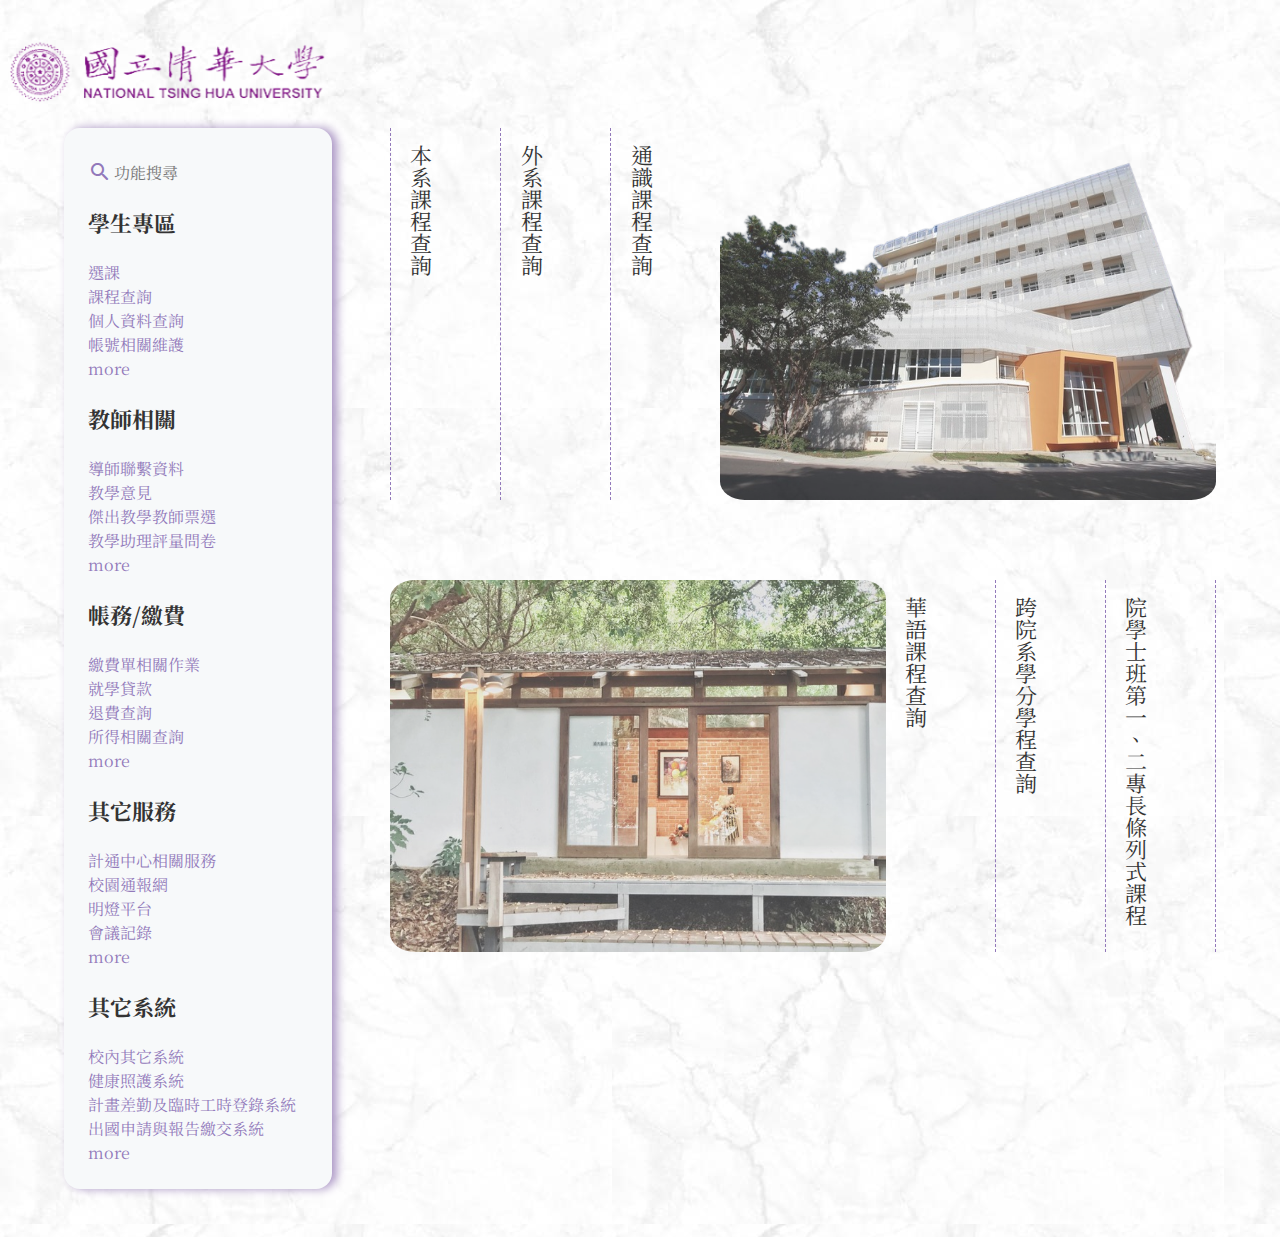
==== index.html @ 16f07e3d "0619中午修改" ====
<!DOCTYPE html>

<html lang="en">

<head>
    <meta charset="UTF-8">
    <meta name="viewport" content="width=device-width, initial-scale=1.0">
    <title>01課程搜尋</title>
    <link rel="stylesheet" href="page1/01.css">
    <link href="https://fonts.googleapis.com/icon?family=Material+Icons+Round"rel="stylesheet">
    <script src="page1/01.js"></script>
</head>

<body>

    
    <section class="wrapper">
        

        <!-- 上方導航列 -->
        <nav id="nav">
            <img src="picture/nav-logo.png" alt="">
        </nav>


        <main>
            <!-- 左邊側選單 -->
            <div class="burger"><span class="material-icons-round">menu</span></div>

            <aside>
                <div class="aside-search">
                    <span class="material-icons-round">search</span>
                    <input 
                        class="aside-input"
                        type="search"
                        placeholder="功能搜尋">
                </div>    

                <ul class="student">
                    <li><h1>學生專區</h1></li>
                    <li><a href="#">選課</a></li>
                    <li><a href="#">課程查詢</a></li>
                    <li><a href="#">個人資料查詢</a></li>    
                    <li><a href="#">帳號相關維護</a></li>
                    <li><a href="#">more</a></li>
                </ul> 

                <ul class="teacher">
                    <li><h1>教師相關</h1></li>
                    <li><a href="#">導師聯繫資料</a></li>
                    <li><a href="#">教學意見</a></li>
                    <li><a href="#">傑出教學教師票選</a></li>    
                    <li><a href="#">教學助理評量問卷</a></li>
                    <li><a href="#">more</a></li>
                </ul> 

                <ul class="pay">
                    <li><h1>帳務/繳費</h1></li>
                    <li><a href="#">繳費單相關作業</a></li>
                    <li><a href="#">就學貸款</a></li>
                    <li><a href="#">退費查詢</a></li>    
                    <li><a href="#">所得相關查詢</a></li>
                    <li><a href="#">more</a></li>
                </ul> 

                <ul class="service">
                    <li><h1>其它服務</h1></li>
                    <li><a href="#">計通中心相關服務</a></li>
                    <li><a href="#">校園通報網</a></li>
                    <li><a href="#">明燈平台</a></li>    
                    <li><a href="#">會議記錄</a></li>
                    <li><a href="#">more</a></li>
                </ul> 

                <ul class="system">
                    <li><h1>其它系統</h1></li>
                    <li><a href="#">校內其它系統</a></li>
                    <li><a href="#">健康照護系統</a></li>
                    <li><a href="#">計畫差勤及臨時工時登錄系統</a></li>    
                    <li><a href="#">出國申請與報告繳交系統</a></li>
                    <li><a href="#">more</a></li>
                </ul> 

            </aside>
            

            

         <!-- 右側功能區 -->
            <div class="right">

                <!-- <div class="center">
                    <img src="" alt="">

                </div>   -->

              <ul class="course">
                <li>本系課程查詢</li>
                <li>外系課程查詢</li>
                <li>通識課程查詢</li>
                <img src="picture/building.png" alt="">
                
              </ul>  

              

              <ul class="bottom">
                <img src="picture/art.jpg" alt="">
                <li>華語課程查詢</li>
                <li>跨院系學分學程查詢</li>
                <li>院學士班第一、二專長條列式課程</li>
              </ul>

            </div>    

                
        </main>    

    </section>    
    
    
</body>

</html>
---- page1/01.css ----
@import url('https://fonts.googleapis.com/css2?family=Cactus+Classical+Serif&family=Noto+Serif+TC:wght@200..900&display=swap');
@import url("reset.css");

body{
  background-image: url(../picture/background4.jpg);
  font-size: 16px;
  line-height: 24px;
}

/* icon顏色 */
.material-icons-round{
    color: #9279BA;
   
}

.wrapper{
    font-family: "Noto Serif TC", serif;
    color: #333333;
    margin: 0 5vw;
    height: 100vh;    
}


nav{
  /* outline: red solid; */
  width: 100%;
  height: 10vw;
  position: fixed;
  top: 0;
  left: 0;
  z-index: 100;       
}

img{
  width: 26%;
  aspect-ratio: 2.5 / 1;
}

nav.nav-scrolled{
  background: linear-gradient(180deg, #cfd9df 0%, #e2ebf0 100%);
  opacity: 0.6;
}

main{
    /* outline:lightcoral solid; */
    width: 100%;
    padding-top: 10vw;
}

/* 左側選單 */
.burger{
  display: none;
}

aside{
    width: 20%;
    background-color: #F7F9FA;
    padding: 0 1.5rem;
    border-radius: 16px;
    box-shadow: 5px 0 10px #AB96C5 ;
    margin-bottom: 3rem;
    
}

aside li>h1{
    font-size: 22px;
    font-weight: bold;
    line-height: 28px;
    margin: 1.5rem 0;
}

/* aside li:hover li a{
  color: red;
} */

.aside-search{
    display: flex;
    margin-top: 2rem;    
}
   
.aside-input{
    font-size: 16px;
}

input[type="search"]{
    border:none;
    outline: none;
    background-color: transparent;
    font-family: "Noto Serif TC", serif;
}

aside a{
    text-decoration: none;
    color: #9279BA;
}

.system li:last-child{
  margin-bottom: 24px;
}



.wrapper main{
    display: flex;
}

.right{
    width: 75%;
    margin-left: 5%;
    margin-bottom: 3rem;
    /* outline: coral 1px solid; */
    display: flex;
    flex-direction: column;
    
    
}

/* 搜尋區 */


.course{
    display: flex;
    width: 100%;
    justify-content: space-between;
    /* justify-content: start; */
    margin-bottom: 5rem;
    
      
}

.course li{
    padding: 1rem;
    /* margin: 2rem; */
    width: 13%;
    cursor: pointer;
    font-size: 22px;
    line-height: 28px;
    writing-mode: vertical-lr;
    border-left: #9279BA 1px dashed;   

}

.bottom{
    display: flex;
    justify-content: flex-end;
    width: 100%;
    
}

.bottom li{
    padding: 1rem;
    /* margin: 2rem; */
    width: 12%;
    cursor: pointer;
    font-size: 22px;
    line-height: 28px;
    writing-mode: vertical-lr;
    border-right: #9279BA 1px dashed;  
    
    
}




.right img{
    margin: 0 auto;
    width: 60%;
    aspect-ratio:4/3;
    opacity: 80%;
    border-radius: 5%;
    
}

/* hover效果 */

.course li:hover{
    color: #9279BA;
}

.bottom li:hover{
    color: #9279BA;
}




  
  /* RWD */

  @media screen and (max-width: 1024px) {
    aside {
      width: 25%;
    }
    .right {
      width: 70%;
      margin-left: 5%;
    }
  }
  
  @media screen and (max-width: 768px) {
    .burger {
      display: block;
      margin-top: 1rem;
      margin-left: 1rem;
    }
    aside {
      display: none;
    }
    nav {
      display: flex;
      justify-content: center;
      /* background-color: #F7F9FA; */
    }
    .right {
      width: 100%;
      margin: 0;
    }
    .course,
    .bottom {
      flex-direction: column;
      align-items: center;
    }
    .course li,
    .bottom li {
      width: 80%;
      writing-mode: horizontal-tb;
      text-align: center;
      border: none;
      border-bottom: #9279BA 1px dashed;
    }

    .bottom{
      flex-direction: column-reverse;
    }
  }
  
  @media screen and (max-width: 480px) {
    body {
      font-size: 0.75rem;
      line-height: 1rem;
    }
    nav img {
      width: 50%;
    }
    .right img {
      width: 80%;
    }
    .course li,
    .bottom li {
      font-size: 18px;
    }

    .bottom{
      flex-direction: column-reverse;
    }
  }
  
  @media screen and (max-width: 320px) {
    body {
      font-size: 12px;
      line-height: 18px;
    }
  
    .search {
      margin: 1rem 5%;
      padding: 0.25rem 0.75rem;
    }
  
    .text {
      font-size: 24px;
    }
  }
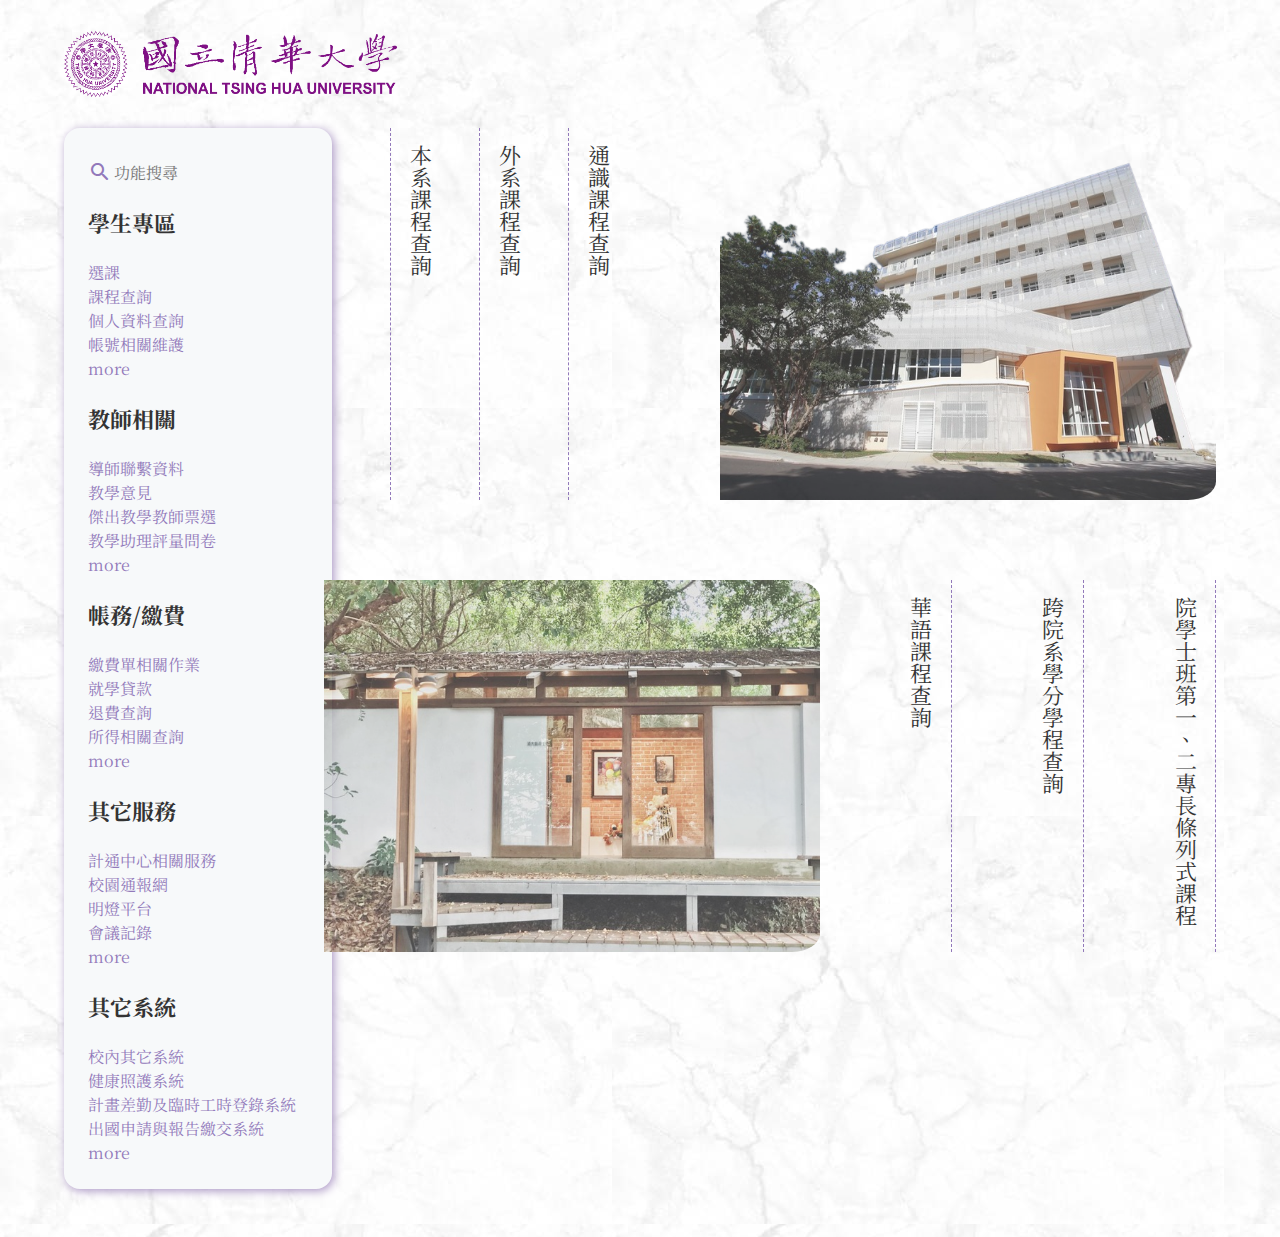
==== commit 9a49ca9e: "0628修改logo" ====
--- a/index.html
+++ b/index.html
@@ -19,7 +19,7 @@
 
         <!-- 上方導航列 -->
         <nav id="nav">
-            <img src="picture/nav-logo.png" alt="">
+            <img src="picture/logo1.gif" alt="">
         </nav>
 
 
@@ -95,7 +95,7 @@
                 </div>   -->
 
               <ul class="course">
-                <li>本系課程查詢</li>
+                <li><a href="02.html">本系課程查詢</a></li>
                 <li>外系課程查詢</li>
                 <li>通識課程查詢</li>
                 <img src="picture/building.png" alt="">
@@ -118,6 +118,13 @@
 
     </section>    
     
+    <footer>
+        <small>
+
+        </small>
+    
+    
+    </footer>
     
 </body>
 
--- a/page1/01.css
+++ b/page1/01.css
@@ -28,12 +28,15 @@
   position: fixed;
   top: 0;
   left: 0;
-  z-index: 100;       
+  z-index: 100;
+  display: flex;
+  align-items: center;       
 }
 
 img{
   width: 26%;
-  aspect-ratio: 2.5 / 1;
+  aspect-ratio: 5 / 1;
+  padding-left: 5vw;
 }
 
 nav.nav-scrolled{
@@ -57,7 +60,7 @@
     background-color: #F7F9FA;
     padding: 0 1.5rem;
     border-radius: 16px;
-    box-shadow: 5px 0 10px #AB96C5 ;
+    box-shadow: 2px 2px 10px  #AB96C5 ;
     margin-bottom: 3rem;
     
 }
@@ -111,10 +114,12 @@
     /* outline: coral 1px solid; */
     display: flex;
     flex-direction: column;
-    
-    
-}
-
+}
+
+.right li>a{
+  text-decoration: none;
+  color: #333333; 
+}
 /* 搜尋區 */
 
 
@@ -156,6 +161,8 @@
     line-height: 28px;
     writing-mode: vertical-lr;
     border-right: #9279BA 1px dashed;  
+    display: flex;
+    align-items: end;
     
     
 }
@@ -178,10 +185,15 @@
     color: #9279BA;
 }
 
+.course a:hover{
+  color: #9279BA;
+}
+
 .bottom li:hover{
     color: #9279BA;
 }
 
+.
 
 
 
@@ -249,6 +261,7 @@
     .course li,
     .bottom li {
       font-size: 18px;
+      text-align: center;
     }
 
     .bottom{
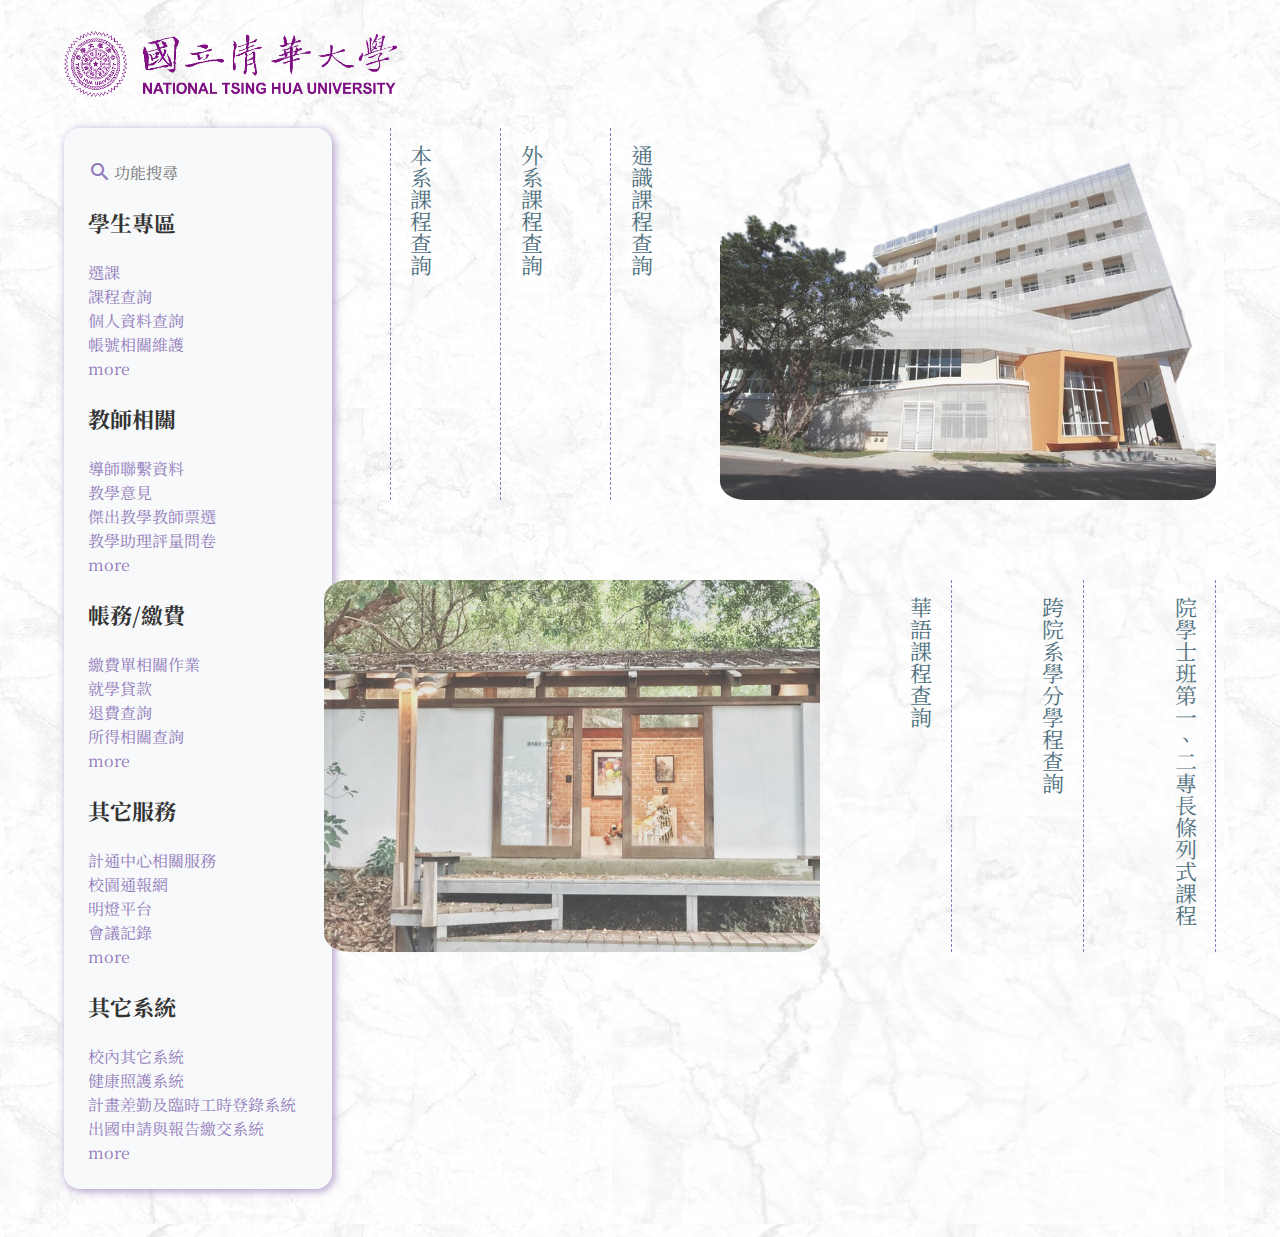
==== commit 88477f8c: "0628新增表格浮動、點擊logo回首頁" ====
--- a/index.html
+++ b/index.html
@@ -19,7 +19,7 @@
 
         <!-- 上方導航列 -->
         <nav id="nav">
-            <img src="picture/logo1.gif" alt="">
+            <img id="logo" src="picture/logo1.gif" alt="">
         </nav>
 
 
@@ -95,9 +95,9 @@
                 </div>   -->
 
               <ul class="course">
-                <li><a href="02.html">本系課程查詢</a></li>
-                <li>外系課程查詢</li>
-                <li>通識課程查詢</li>
+                <a href="02.html"><li>本系課程查詢</li></a>
+                <a href=""><li>外系課程查詢</li></a>
+                <a href=""><li>通識課程查詢</li></a>
                 <img src="picture/building.png" alt="">
                 
               </ul>  
@@ -106,9 +106,9 @@
 
               <ul class="bottom">
                 <img src="picture/art.jpg" alt="">
-                <li>華語課程查詢</li>
-                <li>跨院系學分學程查詢</li>
-                <li>院學士班第一、二專長條列式課程</li>
+                <a href=""><li>華語課程查詢</li></a>
+                <a href=""><li>跨院系學分學程查詢</li></a>
+                <a href=""><li>院學士班第一、二專長條列式課程</li></a>
               </ul>
 
             </div>    
--- a/page1/01.css
+++ b/page1/01.css
@@ -33,7 +33,7 @@
   align-items: center;       
 }
 
-img{
+nav img{
   width: 26%;
   aspect-ratio: 5 / 1;
   padding-left: 5vw;
@@ -120,20 +120,18 @@
   text-decoration: none;
   color: #333333; 
 }
+
+
 /* 搜尋區 */
-
-
 .course{
     display: flex;
     width: 100%;
     justify-content: space-between;
     /* justify-content: start; */
-    margin-bottom: 5rem;
-    
-      
-}
-
-.course li{
+    margin-bottom: 5rem;      
+}
+
+.course a{
     padding: 1rem;
     /* margin: 2rem; */
     width: 13%;
@@ -141,9 +139,11 @@
     font-size: 22px;
     line-height: 28px;
     writing-mode: vertical-lr;
-    border-left: #9279BA 1px dashed;   
-
-}
+    border-left: #9279BA 1px dashed;
+    color: #4E707E;   
+    text-decoration: none;
+}
+
 
 .bottom{
     display: flex;
@@ -152,7 +152,7 @@
     
 }
 
-.bottom li{
+.bottom a{
     padding: 1rem;
     /* margin: 2rem; */
     width: 12%;
@@ -160,15 +160,12 @@
     font-size: 22px;
     line-height: 28px;
     writing-mode: vertical-lr;
-    border-right: #9279BA 1px dashed;  
+    border-right: #9279BA 1px dashed;
+    color: #4E707E;     
     display: flex;
     align-items: end;
-    
-    
-}
-
-
-
+    text-decoration: none;
+}
 
 .right img{
     margin: 0 auto;
@@ -181,19 +178,19 @@
 
 /* hover效果 */
 
-.course li:hover{
-    color: #9279BA;
-}
 
 .course a:hover{
   color: #9279BA;
-}
-
-.bottom li:hover{
-    color: #9279BA;
-}
-
-.
+  transform: translateY(0.25rem);
+  transition: transform 0.3s;
+}
+
+.bottom a:hover{
+  color: #9279BA;
+  transform: translateY(0.25rem);
+  transition: transform 0.3s;
+  
+}
 
 
 
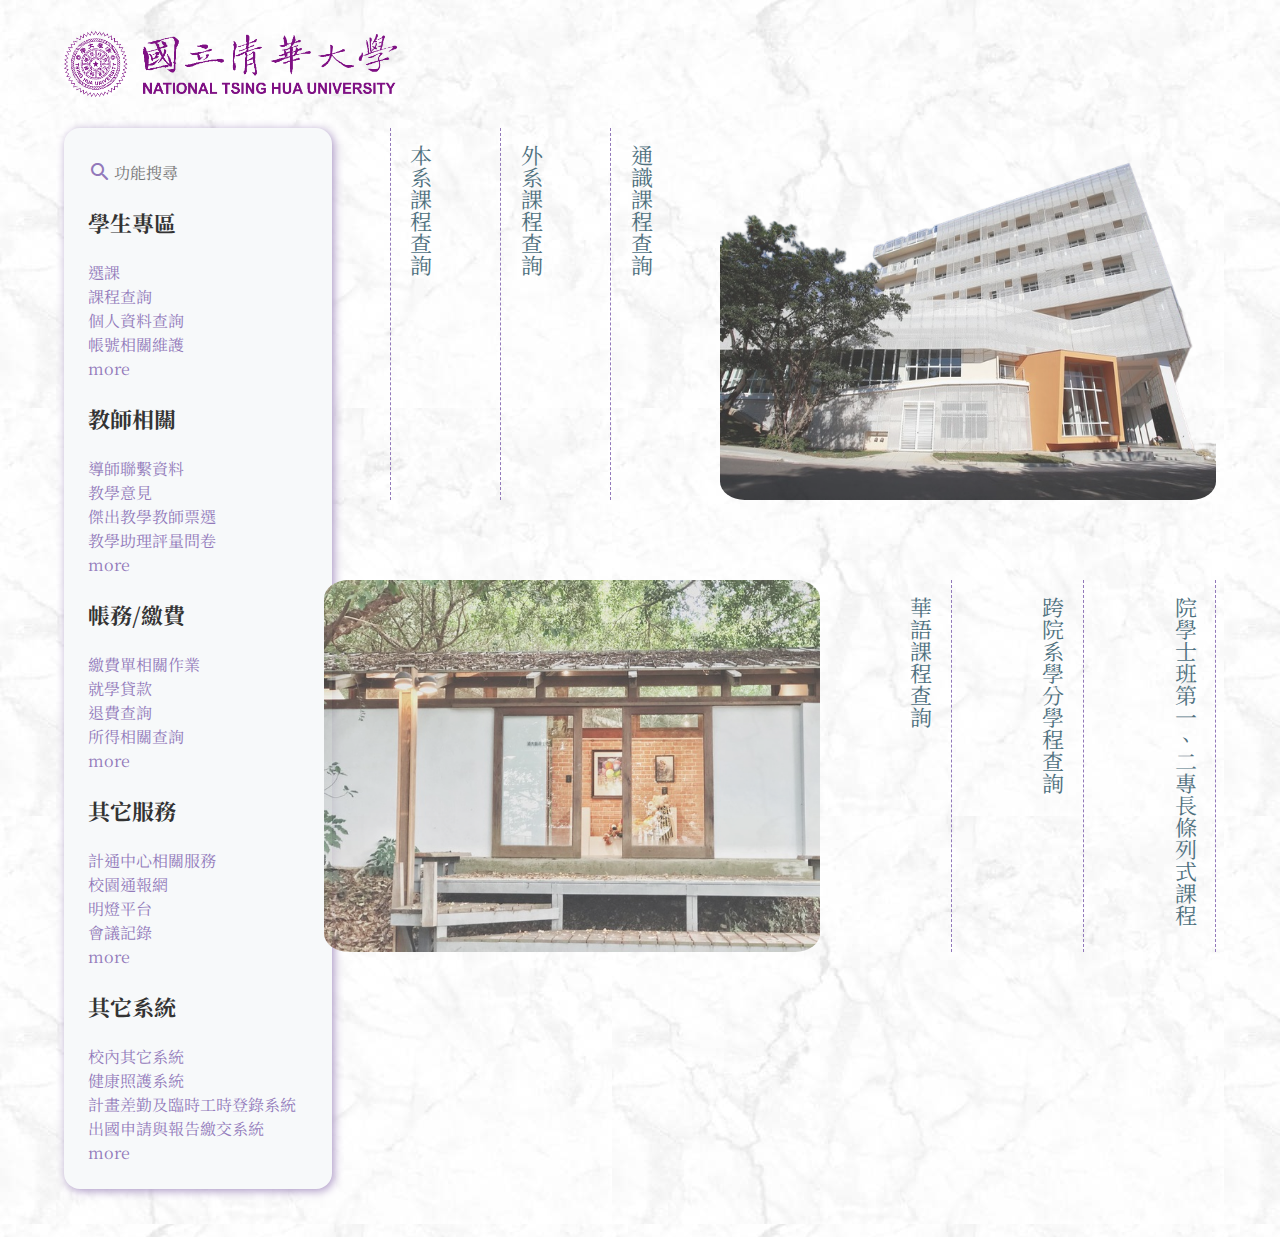
==== commit c80400c5: "0629aside、progressbar修改" ====
--- a/index.html
+++ b/index.html
@@ -37,7 +37,7 @@
                 </div>    
 
                 <ul class="student">
-                    <li><h1>學生專區</h1></li>
+                    <h1>學生專區</h1>
                     <li><a href="#">選課</a></li>
                     <li><a href="#">課程查詢</a></li>
                     <li><a href="#">個人資料查詢</a></li>    
@@ -46,7 +46,7 @@
                 </ul> 
 
                 <ul class="teacher">
-                    <li><h1>教師相關</h1></li>
+                    <h1>教師相關</h1>
                     <li><a href="#">導師聯繫資料</a></li>
                     <li><a href="#">教學意見</a></li>
                     <li><a href="#">傑出教學教師票選</a></li>    
@@ -55,7 +55,7 @@
                 </ul> 
 
                 <ul class="pay">
-                    <li><h1>帳務/繳費</h1></li>
+                    <h1>帳務/繳費</h1>
                     <li><a href="#">繳費單相關作業</a></li>
                     <li><a href="#">就學貸款</a></li>
                     <li><a href="#">退費查詢</a></li>    
@@ -64,7 +64,7 @@
                 </ul> 
 
                 <ul class="service">
-                    <li><h1>其它服務</h1></li>
+                    <h1>其它服務</h1>
                     <li><a href="#">計通中心相關服務</a></li>
                     <li><a href="#">校園通報網</a></li>
                     <li><a href="#">明燈平台</a></li>    
@@ -73,7 +73,7 @@
                 </ul> 
 
                 <ul class="system">
-                    <li><h1>其它系統</h1></li>
+                    <h1>其它系統</h1>
                     <li><a href="#">校內其它系統</a></li>
                     <li><a href="#">健康照護系統</a></li>
                     <li><a href="#">計畫差勤及臨時工時登錄系統</a></li>    
--- a/page1/01.css
+++ b/page1/01.css
@@ -65,7 +65,34 @@
     
 }
 
-aside li>h1{
+/* aside hover效果 */
+aside li{
+  position: relative;
+  overflow: hidden;
+  border-radius: 8px;
+}
+
+aside li::after{
+  content: '';
+  position: absolute;
+  top: -50%;
+  left: -50%;
+  width: 200%;
+  height: 200%;
+  background: linear-gradient(90deg,#79A6BA 0%, #f6f3ff 100%, transparent 70%);
+  filter: blur(50px);
+  transition: opacity 0.3s ease;
+  opacity: 0;
+ 
+}
+
+aside li:hover::after{
+  opacity: 1;
+}
+
+/* end */
+
+aside h1{
     font-size: 22px;
     font-weight: bold;
     line-height: 28px;
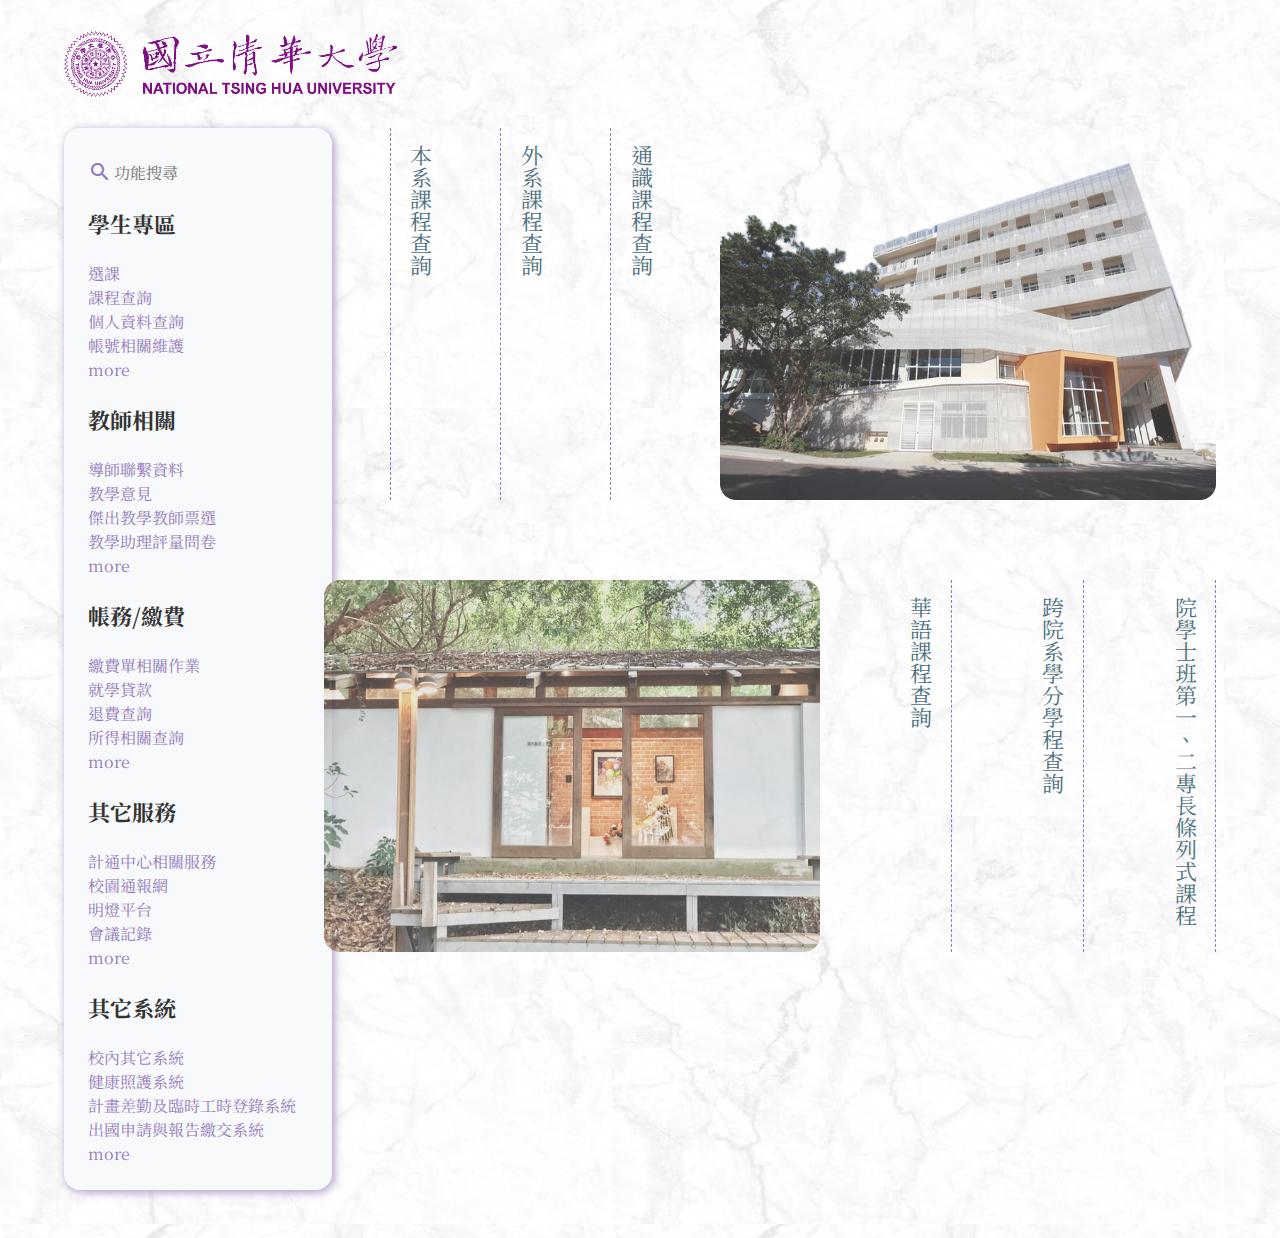
==== commit 54ffcf54: "0701篩選器選取狀態修改" ====
--- a/index.html
+++ b/index.html
@@ -39,7 +39,7 @@
                 <ul class="student">
                     <h1>學生專區</h1>
                     <li><a href="#">選課</a></li>
-                    <li><a href="#">課程查詢</a></li>
+                    <li><a href="02.html">課程查詢</a></li>
                     <li><a href="#">個人資料查詢</a></li>    
                     <li><a href="#">帳號相關維護</a></li>
                     <li><a href="#">more</a></li>
--- a/page1/01.css
+++ b/page1/01.css
@@ -3,8 +3,8 @@
 
 body{
   background-image: url(../picture/background4.jpg);
-  font-size: 16px;
-  line-height: 24px;
+  font-size: 1rem;
+  line-height: 1.5rem;
 }
 
 /* icon顏色 */
@@ -93,9 +93,9 @@
 /* end */
 
 aside h1{
-    font-size: 22px;
+    font-size: 1.375rem;
     font-weight: bold;
-    line-height: 28px;
+    line-height: 1.75rem;
     margin: 1.5rem 0;
 }
 
@@ -109,7 +109,8 @@
 }
    
 .aside-input{
-    font-size: 16px;
+    font-size: 1rem;
+    line-height: 1.5rem;
 }
 
 input[type="search"]{
@@ -125,7 +126,7 @@
 }
 
 .system li:last-child{
-  margin-bottom: 24px;
+  margin-bottom: 1.5rem;
 }
 
 
@@ -163,8 +164,8 @@
     /* margin: 2rem; */
     width: 13%;
     cursor: pointer;
-    font-size: 22px;
-    line-height: 28px;
+    font-size: 1.375rem;
+    line-height: 1.75rem;
     writing-mode: vertical-lr;
     border-left: #9279BA 1px dashed;
     color: #4E707E;   
@@ -184,8 +185,8 @@
     /* margin: 2rem; */
     width: 12%;
     cursor: pointer;
-    font-size: 22px;
-    line-height: 28px;
+    font-size: 1.375rem;
+    line-height: 1.75rem;
     writing-mode: vertical-lr;
     border-right: #9279BA 1px dashed;
     color: #4E707E;     
@@ -199,31 +200,27 @@
     width: 60%;
     aspect-ratio:4/3;
     opacity: 80%;
-    border-radius: 5%;
+    border-radius: 16px;
     
 }
 
 /* hover效果 */
 
-
 .course a:hover{
-  color: #9279BA;
+  color: #79A6BA;
   transform: translateY(0.25rem);
   transition: transform 0.3s;
 }
 
 .bottom a:hover{
-  color: #9279BA;
+  color: #79A6BA;
   transform: translateY(0.25rem);
   transition: transform 0.3s;
   
 }
 
-
-
-  
   /* RWD */
-
+  /* 桌機 */
   @media screen and (max-width: 1024px) {
     aside {
       width: 25%;
@@ -233,12 +230,17 @@
       margin-left: 5%;
     }
   }
-  
+
+  /* 平板 */
   @media screen and (max-width: 768px) {
+    html{
+      font-size: 14px;
+      line-height: 20px;
+    }
     .burger {
       display: block;
       margin-top: 1rem;
-      margin-left: 1rem;
+      /* margin-left: 1rem; */
     }
     aside {
       display: none;
@@ -257,55 +259,60 @@
       flex-direction: column;
       align-items: center;
     }
-    .course li,
-    .bottom li {
+    .course a,
+    .bottom a {
       width: 80%;
       writing-mode: horizontal-tb;
       text-align: center;
+      justify-content: center;
       border: none;
       border-bottom: #9279BA 1px dashed;
     }
 
+    .course a,
+    .bottom a:last-child{
+      margin-bottom: 1rem;
+    }
+
+    .bottom img{
+      /* flex-direction: column-reverse; */
+      order: 4;
+    }
+  }
+  
+  /* 手機 */
+  @media screen and (max-width: 480px) {
+    html{
+      font-size: 12px;
+      line-height: 16px;
+    }
+    nav img {
+      width: 50%;
+    }
+    .right img {
+      width: 80%;
+    }
+    .course li,
+    .bottom li {
+      
+      text-align: center;
+    }
+
     .bottom{
       flex-direction: column-reverse;
     }
   }
   
-  @media screen and (max-width: 480px) {
-    body {
-      font-size: 0.75rem;
-      line-height: 1rem;
-    }
-    nav img {
-      width: 50%;
-    }
-    .right img {
-      width: 80%;
-    }
-    .course li,
-    .bottom li {
-      font-size: 18px;
-      text-align: center;
-    }
-
-    .bottom{
-      flex-direction: column-reverse;
-    }
-  }
-  
   @media screen and (max-width: 320px) {
-    body {
-      font-size: 12px;
-      line-height: 18px;
-    }
+    
   
     .search {
       margin: 1rem 5%;
       padding: 0.25rem 0.75rem;
     }
   
-    .text {
+    /* .text {
       font-size: 24px;
-    }
+    } */
   }
   